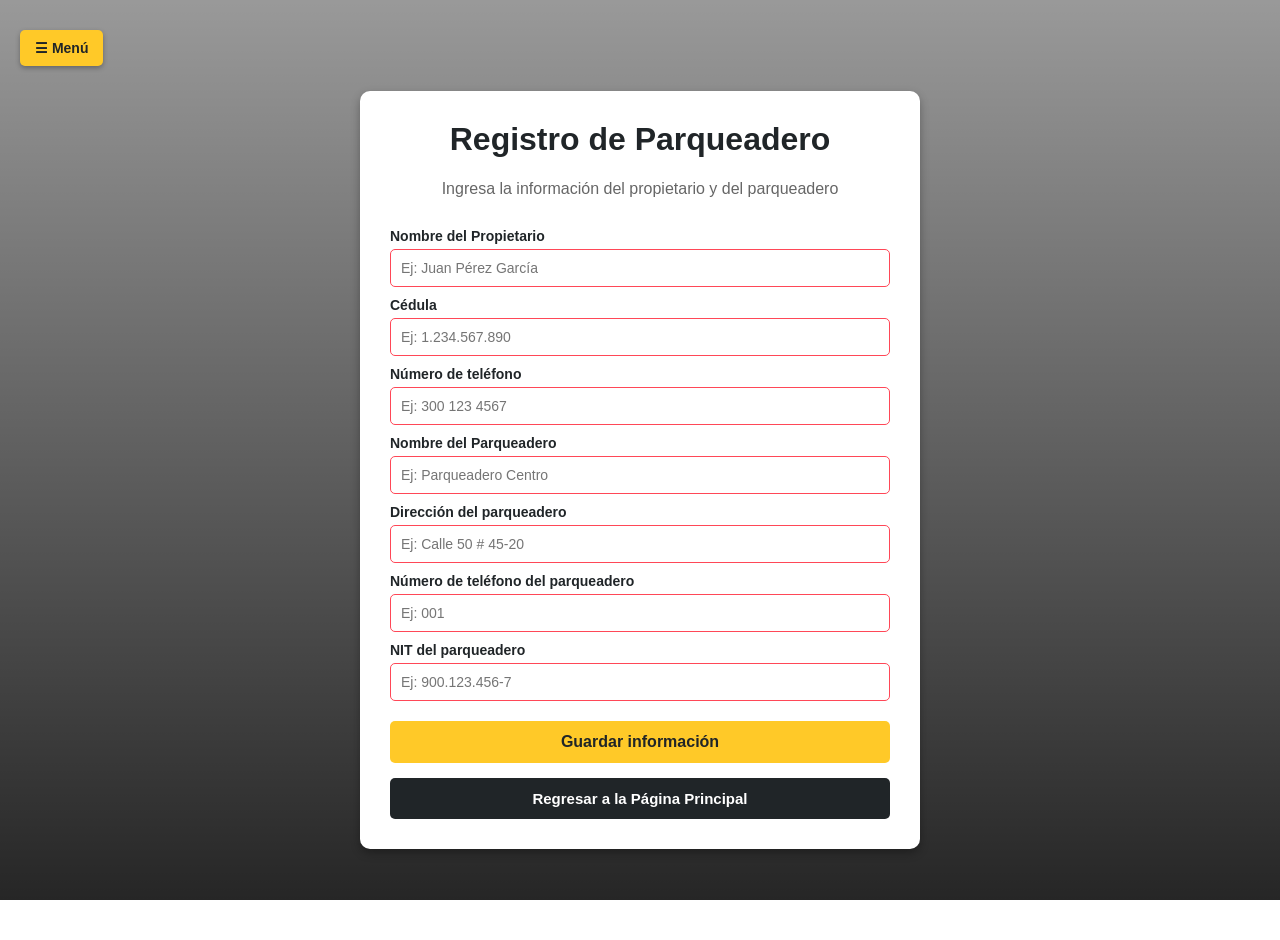
==== parqueadero.html @ ac4cb7a5 "adonai" ====
<!DOCTYPE html>
<html lang="es">
<head>
    <meta charset="UTF-8">
    <meta name="viewport" content="width=device-width, initial-scale=1.0">
    <title>GVP - Registro de Parqueadero</title>
    <link rel="stylesheet" href="style.css">
</head>
<body>

    <!-- Menú de hamburguesa simple -->
    <header class="menu-navegacion">
        <input type="checkbox" id="menu-toggle" class="menu-toggle">
        <label for="menu-toggle" class="menu-icon">☰ Menú</label>
        
        <nav class="menu-links">
            <a href="index.html">Inicio</a>
            <a href="registroUsuario.html">Registro Usuario</a>
            <a href="parqueadero.html">Registro Parqueadero</a>
            <a href="registroVehiculo.html">Registro Vehículo</a>
        </nav>
    </header>

    <!-- Contenedor del Formulario -->
    <div class="caja-formulario">
        <h1>Registro de Parqueadero</h1>
        <p>Ingresa la información del propietario y del parqueadero</p>

        <form>
            <label for="propietario">Nombre del Propietario</label>
            <input type="text" id="propietario" placeholder="Ej: Juan Pérez García" required>

            <label for="cedula">Cédula</label>
            <input type="text" id="cedula" placeholder="Ej: 1.234.567.890" required>

            <label for="telefono-prop">Número de teléfono</label>
            <input type="tel" id="telefono-prop" placeholder="Ej: 300 123 4567" required>

            <label for="nombre-parqueadero">Nombre del Parqueadero</label>
            <input type="text" id="nombre-parqueadero" placeholder="Ej: Parqueadero Centro" required>

            <label for="direccion-parq">Dirección del parqueadero</label>
            <input type="text" id="direccion-parq" placeholder="Ej: Calle 50 # 45-20" required>

            <label for="tel-parq">Número de teléfono del parqueadero</label>
            <input type="text" id="tel-parq" placeholder="Ej: 001" required>

            <label for="nit">NIT del parqueadero</label>
            <input type="text" id="nit" placeholder="Ej: 900.123.456-7" required>

            <button type="submit" class="boton-guardar">Guardar información</button>
        </form>

        <a href="index.html" class="boton-salida">Regresar a la Página Principal</a>
    </div>
    

</body>
</html>
---- style.css ----
/* Estilos sencillos y básicos para principiantes */

body {
    font-family: Arial, sans-serif;
    margin: 0;
    padding: 20px;
    
    /* Imagen de fondo de parqueaderos con un desvanecimiento (degradado oscuro) hacia abajo */
    background: linear-gradient(to bottom, rgba(0, 0, 0, 0.4), rgba(0, 0, 0, 0.85)), 
                url('https://images.unsplash.com/photo-1506521781263-d8422e82f27a?auto=format&fit=crop&w=1600&q=80');
    background-size: cover;
    background-position: center;
    background-attachment: fixed;
    
    /* Centrar todo en la pantalla */
    display: flex;
    justify-content: center;
    align-items: center;
    min-height: 100vh;
}

/* Caja blanca que contiene el formulario */
.caja-formulario {
    background-color: white;
    width: 100%;
    max-width: 500px;
    padding: 30px;
    border-radius: 10px;
    box-shadow: 0px 4px 10px rgba(0, 0, 0, 0.3);
}

h1 {
    text-align: center;
    color: #202528;
    margin-top: 0;
}

p {
    text-align: center;
    color: #666;
    margin-bottom: 20px;
}

form {
    display: flex;
    flex-direction: column;
}

label {
    margin-top: 10px;
    margin-bottom: 5px;
    font-weight: bold;
    color: #202528;
    font-size: 14px;
}

input, select {
    padding: 10px;
    border: 1px solid #ccc;
    border-radius: 5px;
    font-size: 14px;
}

/* Estilo simple si un campo obligatorio se deja vacío y se intenta enviar */
input:invalid, select:invalid {
    border-color: #ff4757;
}

/* Botón de guardar */
.boton-guardar {
    margin-top: 20px;
    padding: 12px;
    background-color: #ffc928;
    color: #202528;
    border: none;
    border-radius: 5px;
    font-size: 16px;
    font-weight: bold;
    cursor: pointer;
}

.boton-guardar:hover {
    background-color: #e0b400;
}

/* Botón de salida para regresar al inicio */
.boton-salida {
    display: block;
    text-align: center;
    margin-top: 15px;
    padding: 12px;
    background-color: #202528;
    color: white;
    text-decoration: none;
    border-radius: 5px;
    font-size: 15px;
    font-weight: bold;
}

.boton-salida:hover {
    background-color: #33393d;
}
/* --- ESTILOS PARA EL MENÚ DE HAMBURGUESA BÁSICO --- */

.menu-navegacion {
    position: absolute;
    top: 20px;
    left: 20px;
    z-index: 100;
}

/* Ocultar la casilla de verificación (checkbox) */
.menu-toggle {
    display: none;
}

/* Diseño del botón que dice "Menú" */
.menu-icon {
    background-color: #ffc928;
    color: #202528;
    padding: 10px 15px;
    font-weight: bold;
    border-radius: 5px;
    cursor: pointer;
    display: inline-block;
    box-shadow: 0px 2px 5px rgba(0,0,0,0.3);
}

.menu-icon:hover {
    background-color: #e0b400;
}

/* La lista de enlaces del menú que aparece al hacer clic */
.menu-links {
    display: none;
    flex-direction: column;
    background-color: white;
    margin-top: 5px;
    border-radius: 5px;
    box-shadow: 0px 4px 10px rgba(0,0,0,0.3);
    overflow: hidden;
    width: 200px;
}

.menu-links a {
    padding: 12px;
    color: #202528;
    text-decoration: none;
    border-bottom: 1px solid #eee;
    font-size: 14px;
    font-weight: bold;
}

.menu-links a:hover {
    background-color: #f4f4f4;
    color: #ffc928;
}

/* Cuando se presiona el botón, se despliega el menú usando el selector ":checked" */
.menu-toggle:checked ~ .menu-links {
    display: flex;
}
/* --- MENSAJE DE ERROR FLOTANTE EN EL MEDIO --- */
.mensaje-error-flotante {
    display: none; /* Oculto por defecto */
    position: fixed;
    top: 20px;
    left: 50%;
    transform: translateX(-50%);
    background-color: rgba(255, 71, 87, 0.95); /* Rojo con transparencia */
    color: white;
    padding: 15px 30px;
    border-radius: 8px;
    font-weight: bold;
    font-size: 16px;
    box-shadow: 0px 5px 15px rgba(0, 0, 0, 0.4);
    z-index: 9999;
    text-align: center;
}

/* Magia de CSS puro: Cuando intentas enviar el formulario y hay campos requeridos vacíos, 
   el navegador activa el estado inválido y muestra el mensaje flotante */
form:user-invalid .mensaje-error-flotante,
form:invalid:active ~ .mensaje-error-flotante {
    display: block;
}
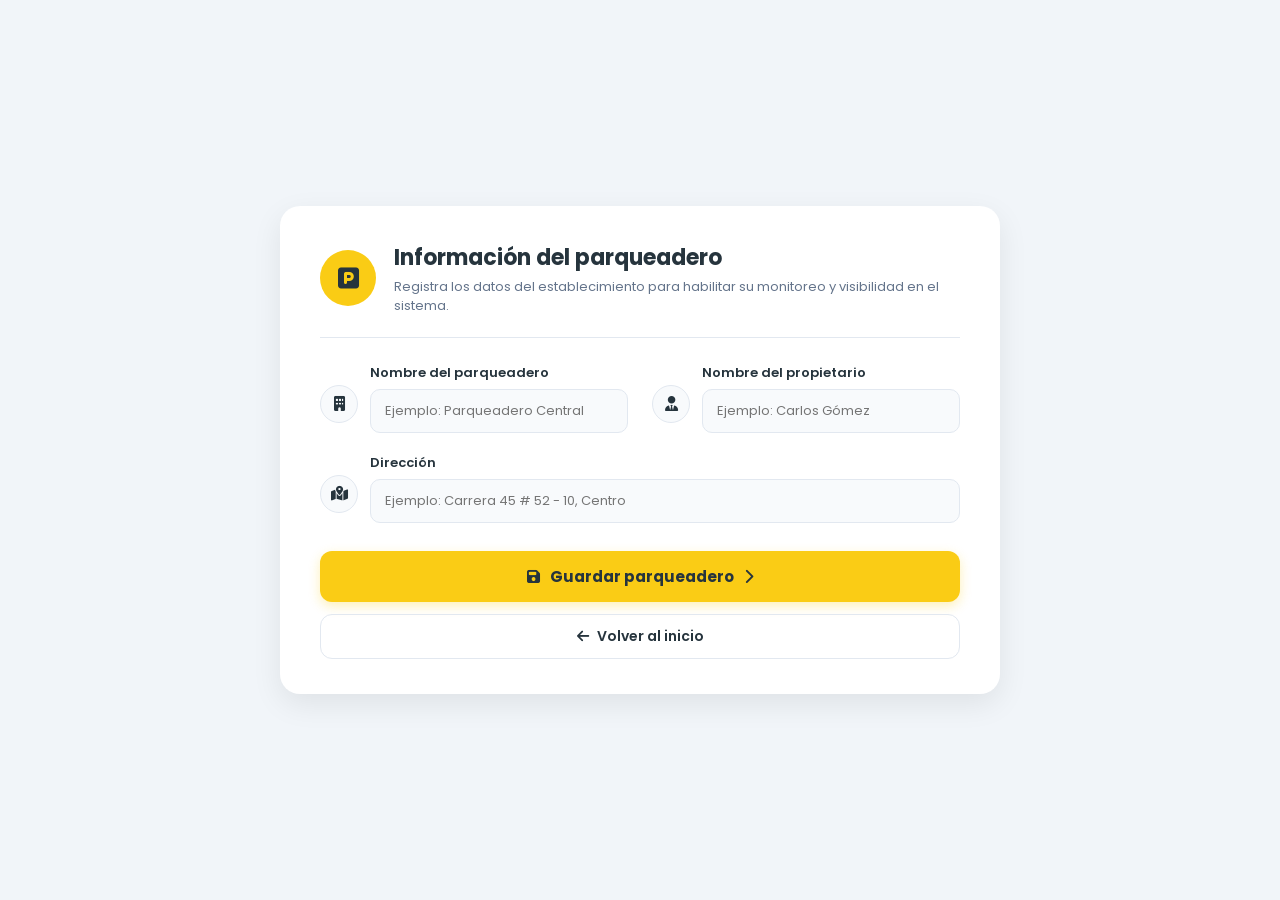
==== commit 688057ac: "Arreglo Responsive V4" ====
--- a/parqueadero.html
+++ b/parqueadero.html
@@ -4,56 +4,63 @@
     <meta charset="UTF-8">
     <meta name="viewport" content="width=device-width, initial-scale=1.0">
     <title>GVP - Registro de Parqueadero</title>
-    <link rel="stylesheet" href="style.css">
+    <link href="https://fonts.googleapis.com/css2?family=Poppins:wght@400;600;700&display=swap" rel="stylesheet">
+    <link rel="stylesheet" href="https://cdnjs.cloudflare.com/ajax/libs/font-awesome/6.4.0/css/all.min.css">
+    <link rel="stylesheet" href="formularios.css">
 </head>
 <body>
 
-    <!-- Menú de hamburguesa simple -->
-    <header class="menu-navegacion">
-        <input type="checkbox" id="menu-toggle" class="menu-toggle">
-        <label for="menu-toggle" class="menu-icon">☰ Menú</label>
-        
-        <nav class="menu-links">
-            <a href="index.html">Inicio</a>
-            <a href="registroUsuario.html">Registro Usuario</a>
-            <a href="parqueadero.html">Registro Parqueadero</a>
-            <a href="registroVehiculo.html">Registro Vehículo</a>
-        </nav>
-    </header>
+    <div class="tarjeta-formulario">
+        <div class="encabezado-form">
+            <div class="icono-principal">
+                <i class="fa-solid fa-square-parking"></i>
+            </div>
+            <div class="titulos-form">
+                <h1>Información del parqueadero</h1>
+                <p>Registra los datos del establecimiento para habilitar su monitoreo y visibilidad en el sistema.</p>
+            </div>
+        </div>
 
-    <!-- Contenedor del Formulario -->
-    <div class="caja-formulario">
-        <h1>Registro de Parqueadero</h1>
-        <p>Ingresa la información del propietario y del parqueadero</p>
+        <form action="#" method="POST">
+            <div class="grid-campos">
+                <!-- Nombre del parqueadero -->
+                <div class="grupo-campo">
+                    <div class="icono-campo"><i class="fa-solid fa-building"></i></div>
+                    <div class="control-input">
+                        <label for="nombre_parqueadero">Nombre del parqueadero</label>
+                        <input type="text" id="nombre_parqueadero" name="nombre_parqueadero" placeholder="Ejemplo: Parqueadero Central" required>
+                    </div>
+                </div>
 
-        <form>
-            <label for="propietario">Nombre del Propietario</label>
-            <input type="text" id="propietario" placeholder="Ej: Juan Pérez García" required>
+                <!-- Nombre del propietario -->
+                <div class="grupo-campo">
+                    <div class="icono-campo"><i class="fa-solid fa-user-tie"></i></div>
+                    <div class="control-input">
+                        <label for="propietario">Nombre del propietario</label>
+                        <input type="text" id="propietario" name="propietario" placeholder="Ejemplo: Carlos Gómez" required>
+                    </div>
+                </div>
 
-            <label for="cedula">Cédula</label>
-            <input type="text" id="cedula" placeholder="Ej: 1.234.567.890" required>
+                <!-- Dirección -->
+                <div class="grupo-campo campo-completo">
+                    <div class="icono-campo"><i class="fa-solid fa-map-location-dot"></i></div>
+                    <div class="control-input">
+                        <label for="direccion_parqueadero">Dirección</label>
+                        <input type="text" id="direccion_parqueadero" name="direccion_parqueadero" placeholder="Ejemplo: Carrera 45 # 52 - 10, Centro" required>
+                    </div>
+                </div>
+            </div>
 
-            <label for="telefono-prop">Número de teléfono</label>
-            <input type="tel" id="telefono-prop" placeholder="Ej: 300 123 4567" required>
-
-            <label for="nombre-parqueadero">Nombre del Parqueadero</label>
-            <input type="text" id="nombre-parqueadero" placeholder="Ej: Parqueadero Centro" required>
-
-            <label for="direccion-parq">Dirección del parqueadero</label>
-            <input type="text" id="direccion-parq" placeholder="Ej: Calle 50 # 45-20" required>
-
-            <label for="tel-parq">Número de teléfono del parqueadero</label>
-            <input type="text" id="tel-parq" placeholder="Ej: 001" required>
-
-            <label for="nit">NIT del parqueadero</label>
-            <input type="text" id="nit" placeholder="Ej: 900.123.456-7" required>
-
-            <button type="submit" class="boton-guardar">Guardar información</button>
+            <div class="acciones-form">
+                <button type="submit" class="btn-guardar">
+                    <i class="fa-solid fa-floppy-disk"></i> Guardar parqueadero <i class="fa-solid fa-chevron-right"></i>
+                </button>
+                <a href="index.html" class="btn-volver">
+                    <i class="fa-solid fa-arrow-left"></i> Volver al inicio
+                </a>
+            </div>
         </form>
-
-        <a href="index.html" class="boton-salida">Regresar a la Página Principal</a>
     </div>
-    
 
 </body>
 </html>
--- a/formularios.css
+++ b/formularios.css
@@ -0,0 +1,221 @@
+:root {
+    --negro: #111111;
+    --blanco: #FFFFFF;
+    --amarillo: #FFE37A;
+    --amarillo-fuerte: #FACC15;
+    --gris-azulado: #26343D;
+    --gris-texto: #64748B;
+    --gris-borde: #E2E8F0;
+    --gris-fondo: #F8FAFC;
+}
+
+* {
+    box-sizing: border-box;
+    margin: 0;
+    padding: 0;
+}
+
+body {
+    font-family: 'Poppins', sans-serif;
+    background-color: #F1F5F9;
+    color: var(--gris-azulado);
+    display: flex;
+    justify-content: center;
+    align-items: center;
+    min-height: 100vh;
+    padding: 20px;
+}
+
+.tarjeta-formulario {
+    background-color: var(--blanco);
+    width: 100%;
+    max-width: 720px;
+    border-radius: 20px;
+    padding: 35px 40px;
+    box-shadow: 0 10px 30px rgba(0, 0, 0, 0.08);
+}
+
+/* Cabecera con icono circular amarillo */
+.encabezado-form {
+    display: flex;
+    align-items: center;
+    gap: 18px;
+    padding-bottom: 22px;
+    margin-bottom: 25px;
+    border-bottom: 1px solid var(--gris-borde);
+}
+
+.icono-principal {
+    width: 56px;
+    height: 56px;
+    background-color: var(--amarillo-fuerte);
+    color: var(--gris-azulado);
+    border-radius: 50%;
+    display: flex;
+    justify-content: center;
+    align-items: center;
+    font-size: 24px;
+    flex-shrink: 0;
+}
+
+.titulos-form h1 {
+    font-size: 22px;
+    font-weight: 700;
+    color: var(--gris-azulado);
+    margin-bottom: 4px;
+}
+
+.titulos-form p {
+    font-size: 13px;
+    color: var(--gris-texto);
+    line-height: 1.4;
+}
+
+/* Cuadrícula de campos */
+.grid-campos {
+    display: grid;
+    grid-template-columns: repeat(2, 1fr);
+    gap: 20px 24px;
+}
+
+.campo-completo {
+    grid-column: span 2;
+}
+
+.grupo-campo {
+    display: flex;
+    align-items: flex-start;
+    gap: 12px;
+}
+
+.icono-campo {
+    width: 38px;
+    height: 38px;
+    border-radius: 50%;
+    border: 1px solid var(--gris-borde);
+    background-color: var(--gris-fondo);
+    color: var(--gris-azulado);
+    display: flex;
+    justify-content: center;
+    align-items: center;
+    font-size: 15px;
+    margin-top: 22px;
+    flex-shrink: 0;
+}
+
+.control-input {
+    width: 100%;
+    display: flex;
+    flex-direction: column;
+}
+
+.control-input label {
+    font-size: 13px;
+    font-weight: 600;
+    color: var(--gris-azulado);
+    margin-bottom: 6px;
+}
+
+.control-input input,
+.control-input select,
+.control-input textarea {
+    width: 100%;
+    padding: 11px 14px;
+    border: 1px solid var(--gris-borde);
+    border-radius: 10px;
+    background-color: var(--gris-fondo);
+    font-family: 'Poppins', sans-serif;
+    font-size: 13px;
+    color: var(--negro);
+    transition: all 0.25s ease;
+}
+
+.control-input input:focus,
+.control-input select:focus,
+.control-input textarea:focus {
+    outline: none;
+    background-color: var(--blanco);
+    border-color: var(--gris-azulado);
+    box-shadow: 0 0 0 3px rgba(38, 52, 61, 0.12);
+}
+
+.control-input textarea {
+    resize: vertical;
+    min-height: 85px;
+}
+
+/* Botones de acción */
+.acciones-form {
+    margin-top: 28px;
+    display: flex;
+    flex-direction: column;
+    gap: 12px;
+}
+
+.btn-guardar {
+    width: 100%;
+    background-color: var(--amarillo-fuerte);
+    color: var(--gris-azulado);
+    border: none;
+    padding: 14px 20px;
+    border-radius: 12px;
+    font-family: 'Poppins', sans-serif;
+    font-size: 15px;
+    font-weight: 700;
+    cursor: pointer;
+    display: flex;
+    justify-content: center;
+    align-items: center;
+    gap: 10px;
+    transition: all 0.25s ease;
+    box-shadow: 0 4px 12px rgba(250, 204, 21, 0.3);
+}
+
+.btn-guardar:hover {
+    background-color: #eab308;
+    transform: translateY(-2px);
+}
+
+.btn-volver {
+    width: 100%;
+    background-color: transparent;
+    color: var(--gris-azulado);
+    border: 1.5px solid var(--gris-borde);
+    padding: 11px 20px;
+    border-radius: 12px;
+    font-family: 'Poppins', sans-serif;
+    font-size: 14px;
+    font-weight: 600;
+    text-align: center;
+    text-decoration: none;
+    display: flex;
+    justify-content: center;
+    align-items: center;
+    gap: 8px;
+    transition: all 0.2s ease;
+}
+
+.btn-volver:hover {
+    background-color: var(--gris-fondo);
+    border-color: var(--gris-azulado);
+}
+
+/* Responsividad para celulares */
+@media (max-width: 640px) {
+    .tarjeta-formulario {
+        padding: 25px 20px;
+    }
+
+    .encabezado-form {
+        flex-direction: column;
+        text-align: center;
+    }
+
+    .grid-campos {
+        grid-template-columns: 1fr;
+    }
+
+    .campo-completo {
+        grid-column: span 1;
+    }
+}
